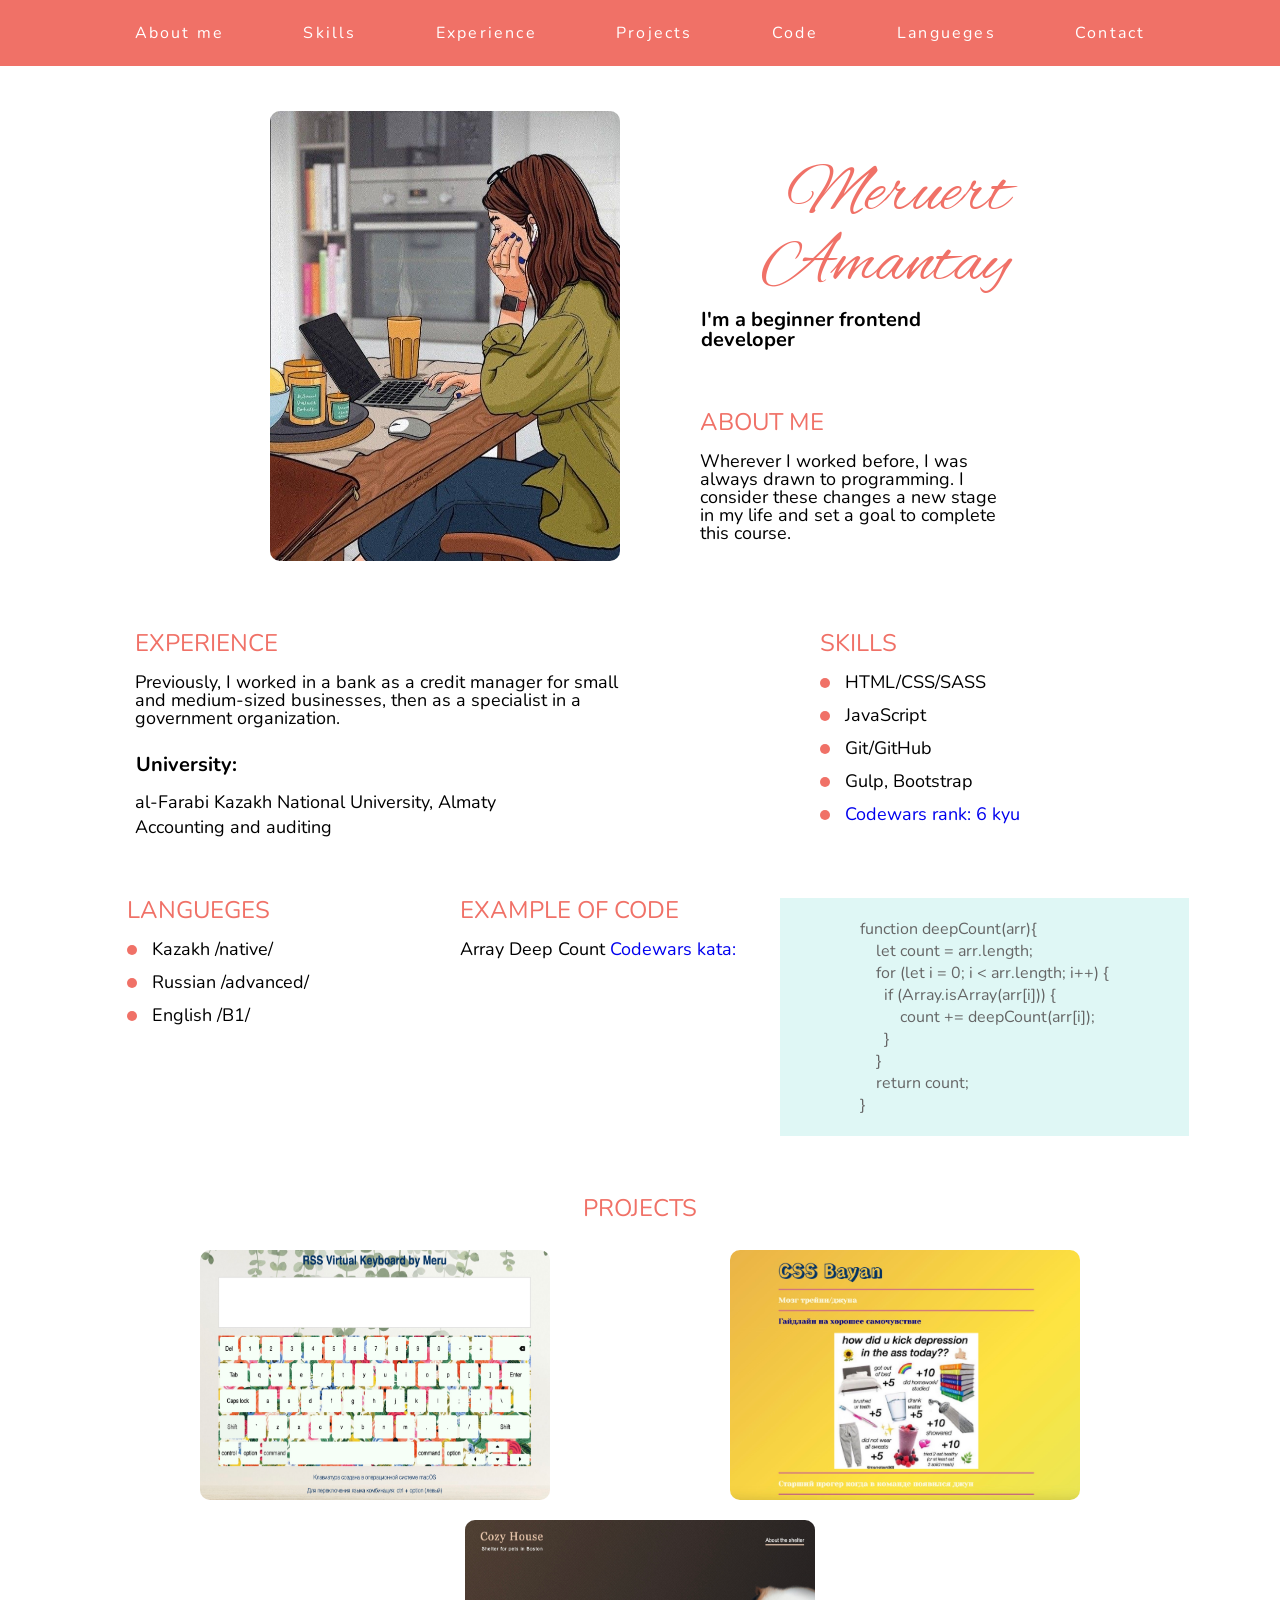
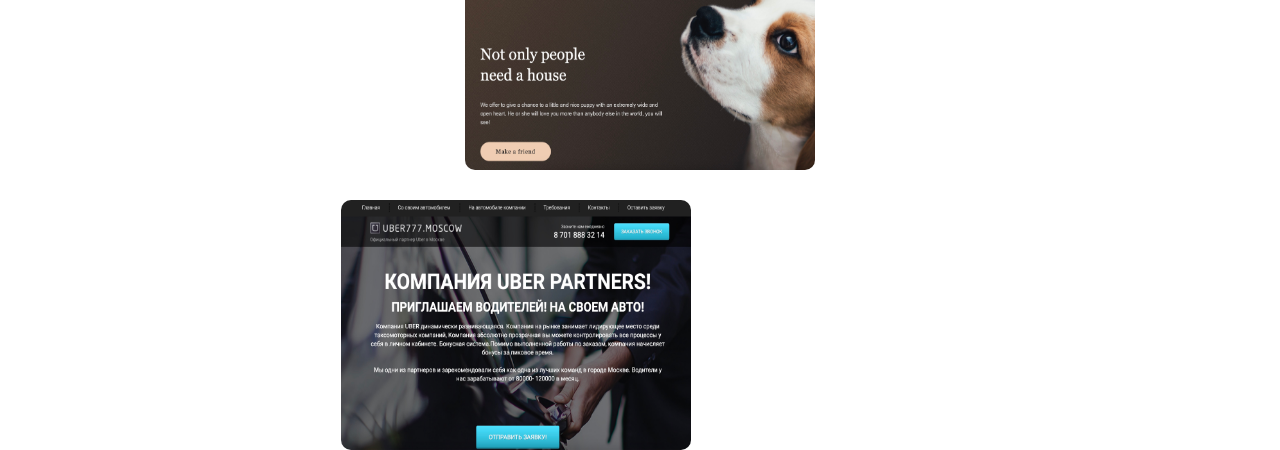
==== index.html @ d2ccf07f "feat: add section projects" ====
<!DOCTYPE html>
<html lang="en">

<head>
  <meta charset="UTF-8">
  <meta name="viewport" content="width=device-width, initial-scale=1.0">
  <title>my CV</title>
  <link rel="preconnect" href="https://fonts.googleapis.com">
  <link rel="preconnect" href="https://fonts.gstatic.com" crossorigin>
  <link href="https://fonts.googleapis.com/css2?family=Alex+Brush&family=Nunito:wght@300;400;600;700&display=swap"
    rel="stylesheet">
  <link rel="stylesheet" href="style.css">
</head>

<body>
  <header class="header">
    <div class="container">
      <nav class="nav">
        <ul class="menu">
          <li class="menu_item"><a href="#aboutme" class="menu_link">About me</a></li>
          <li class="menu_item"><a href="#skills" class="menu_link">Skills</a></li>
          <li class="menu_item"><a href="#experience" class="menu_link">Experience</a></li>
          <li class="menu_item"><a href="#projects" class="menu_link">Projects</a></li>
          <li class="menu_item"><a href="#exampleofcode" class="menu_link">Code</a></li>
          <li class="menu_item"><a href="#languages" class="menu_link">Langueges</a></li>
          <li class="menu_item"><a href="#contact" class="menu_link">Contact</a></li>
        </ul>
      </nav>
    </div>
  </header>
  <main>
    <div class="container">
      <section class="about">
        <img src="avatar.JPG" alt="avatar" class="avatar">
        <div class="info">
          <h1 class="name">Meruert Amantay</h1>
          <h3 class="subtitle">I'm a beginner frontend developer</h3>
          <h2 class="title">About me</h2>
          <p class="descr">Wherever I worked before, I was always drawn to programming. I consider these changes a new stage in my life and set a goal to complete this course.</p>
        </div>
      </section>
      <section class="experience">
        <div class="experience_wrapper">
          <div class="exp_left">
            <h2 class="title">Experience</h2>
            <p class="descr">
              Previously, I worked in a bank as a credit manager for small and medium-sized businesses, then as a specialist in a government organization.
            </p>
            <h3 class="subtitle">University:</h3>
            <p class="descr">al-Farabi Kazakh National University, Almaty</p>
            <p class="descr">Accounting and auditing</p>
          </div>
          <div class="exp_right">
            <h2 class="title">Skills</h2>
            <ul class="skills_list">
              <li>HTML/CSS/SASS</li>
              <li>JavaScript</li>
              <li>Git/GitHub</li>
              <li>Gulp, Bootstrap</li>
              <li><a href="https://www.codewars.com/users/rsschool_a0d3d7afc88bcc45">Codewars rank: 6 kyu</a></li>
            </ul>
          </div>
        </div>
      </section>
      <section class="lang-code">
        <div class="lang-code_wrapper">
          <div class="lang">
            <h2 class="title">Langueges</h2>
            <ul class="lang_list">
              <li>Kazakh /native/</li>
              <li>Russian /advanced/</li>
              <li>English /B1/</li>
            </ul>
          </div>
          <div class="code">
            <div class="code_descr">
              <h2 class="title">Example of code</h2>
              <p class="descr">Array Deep Count <a href="https://www.codewars.com/kata/596f72bbe7cd7296d1000029" target="_blank">Codewars kata:</a></p>
            </div>
            <div class="code_exp">
              <pre>
function deepCount(arr){
    let count = arr.length;
    for (let i = 0; i < arr.length; i++) {
      if (Array.isArray(arr[i])) {
          count += deepCount(arr[i]);
      }
    }
    return count;
}             </pre>
            </div>
          </div>
        </div>
      </section>
      <section class="projects">
        <h2 class="title">Projects</h2>
        <div class="projects_wrapper">
          <div class="first">
            <a href="https://merumerum.github.io/virtual-keyboard/" target="_blank"><img src="1.jpeg" alt="keyboard" class="projects_img"></a>
          </div>
          <div class="second">
            <a href="https://merumerum.github.io/cssBayan/cssBayan/index.html" target="_blank"><img src="2.jpeg" alt="cssBayan" class="projects_img"></a>
          </div>
          <div class="third">
            <a href="https://rolling-scopes-school.github.io/merumerum-JSFE2023Q1/shelter/pages/main/index.html" target="_blank"><img src="3.jpeg" alt="onlineZoo" class="projects_img"></a>
          </div>
        </div>
        <div class="fourth">
          <a href="https://merumerum.github.io/uber_project/" target="_blank"><img src="4.jpeg" alt="uber" class="projects_img"></a>
        </div>
      </section>
    </div>
  </main>
</body>

</html>
---- style.css ----
/*Обнуление*/
*{
	padding: 0;
	margin: 0;
	border: 0;
}
*,*:before,*:after{
	-moz-box-sizing: border-box;
	-webkit-box-sizing: border-box;
	box-sizing: border-box;
}
:focus,:active{outline: none;}
a:focus,a:active{outline: none;}

nav,footer,header,aside{display: block;}

html,body{
	height: 100%;
	width: 100%;
	font-size: 100%;
	line-height: 1;
	font-size: 14px;
	-ms-text-size-adjust: 100%;
	-moz-text-size-adjust: 100%;
	-webkit-text-size-adjust: 100%;
}
input,button,textarea{font-family:inherit;}

input::-ms-clear{display: none;}
button{cursor: pointer;}
button::-moz-focus-inner {padding:0;border:0;}
a, a:visited{text-decoration: none;}
a:hover{text-decoration: none;}
ul li{list-style: none;}
img{vertical-align: top;}

h1,h2,h3,h4,h5,h6{font-size:inherit;font-weight: 400;}
/*--------------------*/

body {
  height: 2000px;
}
* {
  font-family: 'Nunito', sans-serif;
}
.header {
  background-color: #f07167;
}
.container {
  max-width: 1440px;
  margin: 0 auto;
}
.nav {
  padding: 25px;
}
.menu {
  margin: 0 70px;
  display: flex;
  justify-content: space-around;
}
.menu_link {
  font-size: 16px;
  color: #fff;
  letter-spacing: 2.2px;
}
.name {
  margin-top: 49px;
  font-family: 'Alex Brush', cursive;
  font-size: 70px;
  color: #f07167;
  text-align: end;
}
.avatar {
  width: 350px;
  height: 450px;
  border-radius: 10px;
}
.about {
  padding: 45px 270px 10px;
  display: flex;
  justify-content: space-between;
}
.subtitle {
  margin: 10px 0 0 81px;
  font-size: 20px;
  font-weight: bold;
}
.title {
  font-size: 24px;
  text-transform: uppercase;
  margin: 60px 0 0 80px;
  color: #f07167;
}
.descr {
  font-size: 18px;
  margin: 18px 0 0 80px;
}
.experience_wrapper,
.lang-code_wrapper {
  display: flex;
  justify-content: space-around;
}
.exp_left,
.exp_right {
  width: 600px;
}
.skills_list {
  margin: 18px 0 0 180px;
}
.skills_list li,
.lang_list li {
  font-size: 18px;
  margin-bottom: 15px;
}
.skills_list li:before,
.lang_list li:before {
  content: '';
  width: 10px;
  height: 10px;
  display: inline-block;
  border-radius: 50%;
	margin-right: 15px;
  background-color: #f07167;
}
.experience,
.lang-code {
  padding: 0 55px;
}
.exp_right .title {
  margin: 60px 0 0 180px;
}
.exp_left .subtitle {
  margin-top: 28px;
}
.exp_left .descr:nth-child(5) {
  margin-top: 7px;
}
.code {
  display: flex;
  justify-content: space-around;
  gap: 44px;
}
.lang .title {
  margin: 60px 0 0 36px;
}
.lang_list {
  margin: 18px 0 0 36px;
}
.code_exp {
  margin: 60px 0 0 0;
  padding: 20px 80px;
  font-size: 16px;
  line-height: 22px;
  background-color: #cbf3f0;
  opacity: 0.6;
  color: black;
}
.projects {
  padding: 0 120px;
}
.projects .title {
  text-align: center;
  margin: 60px 0 30px 0;
}
.projects_wrapper {
  display: flex;
  justify-content: space-around;
  flex-wrap: wrap;
  gap: 20px;
}
.projects_img {
  width: 350px;
  height: 250px;
  border-radius: 10px;
  transition: transform 0.3s ease;
}
.fourth {
  display: inline-block;
  margin: 30px 0 0 221px;
}
.projects_img:hover {
  transform: scale(1.05); 
}
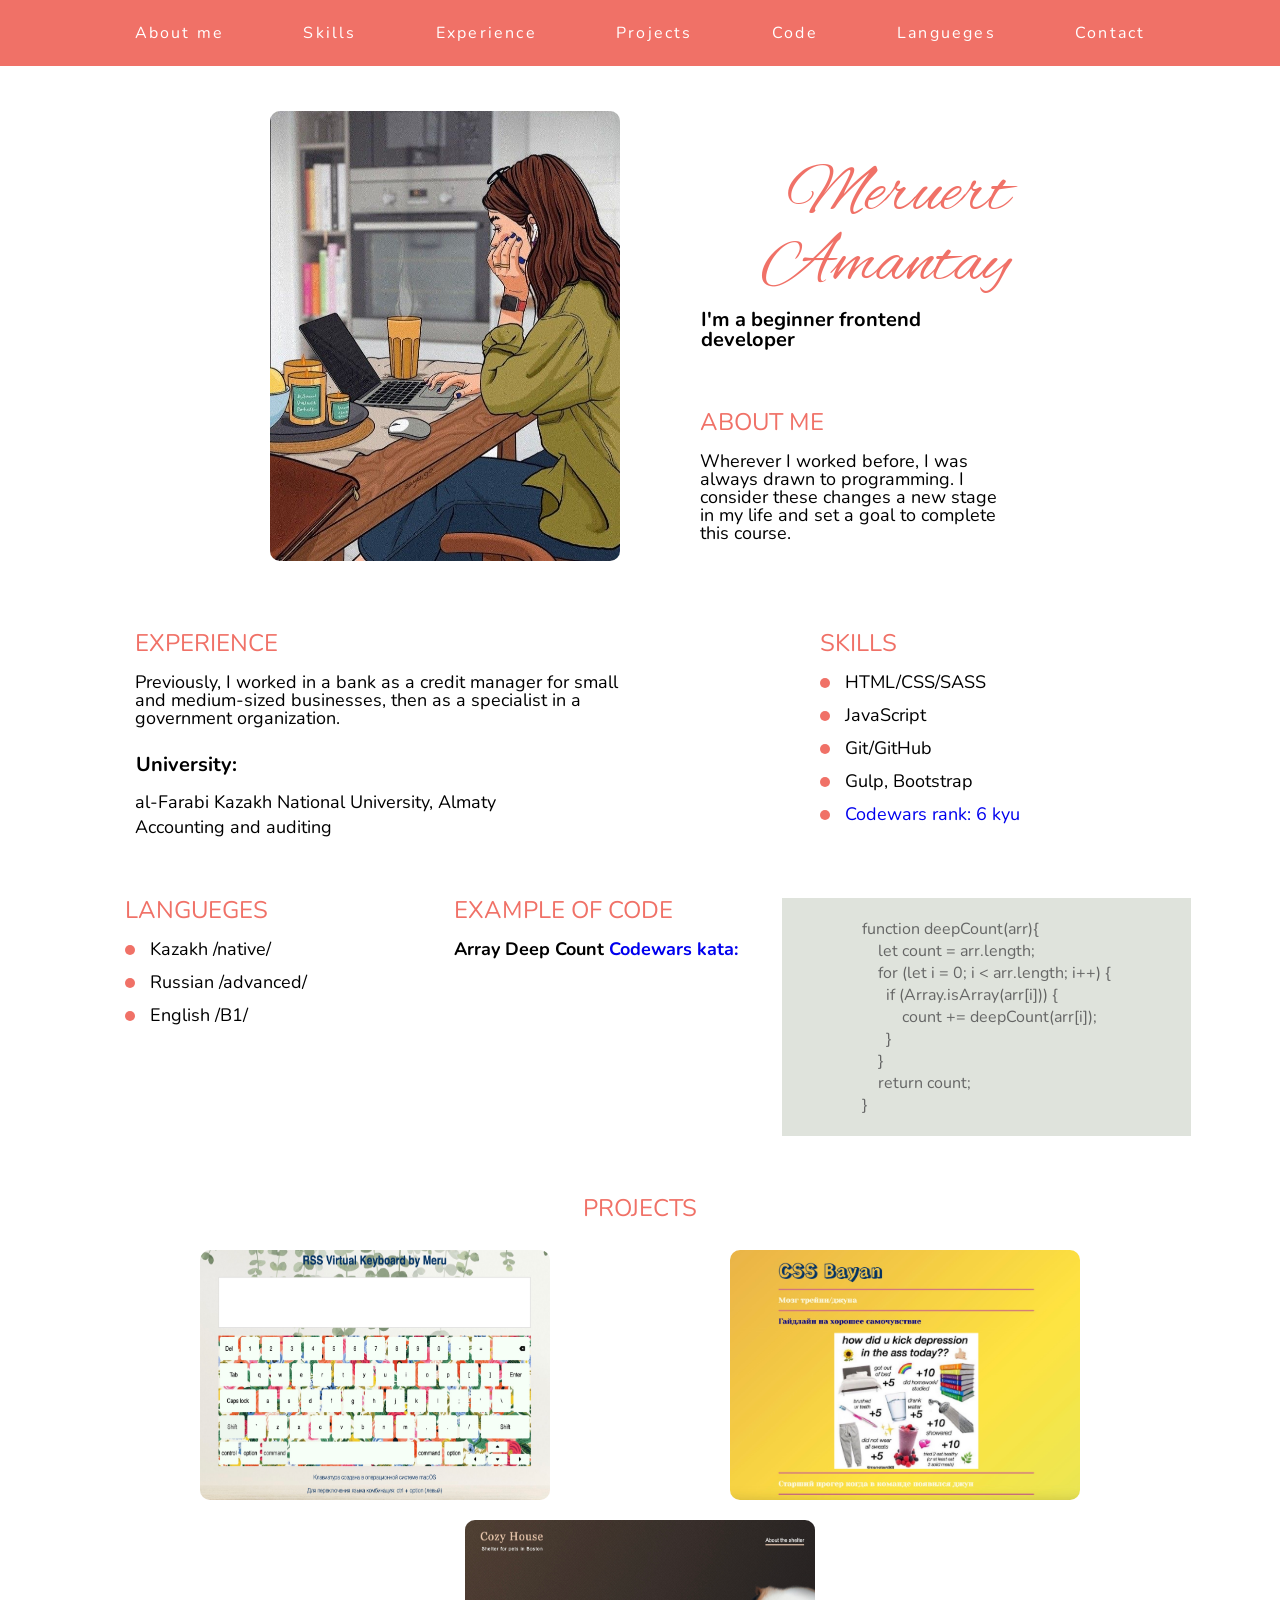
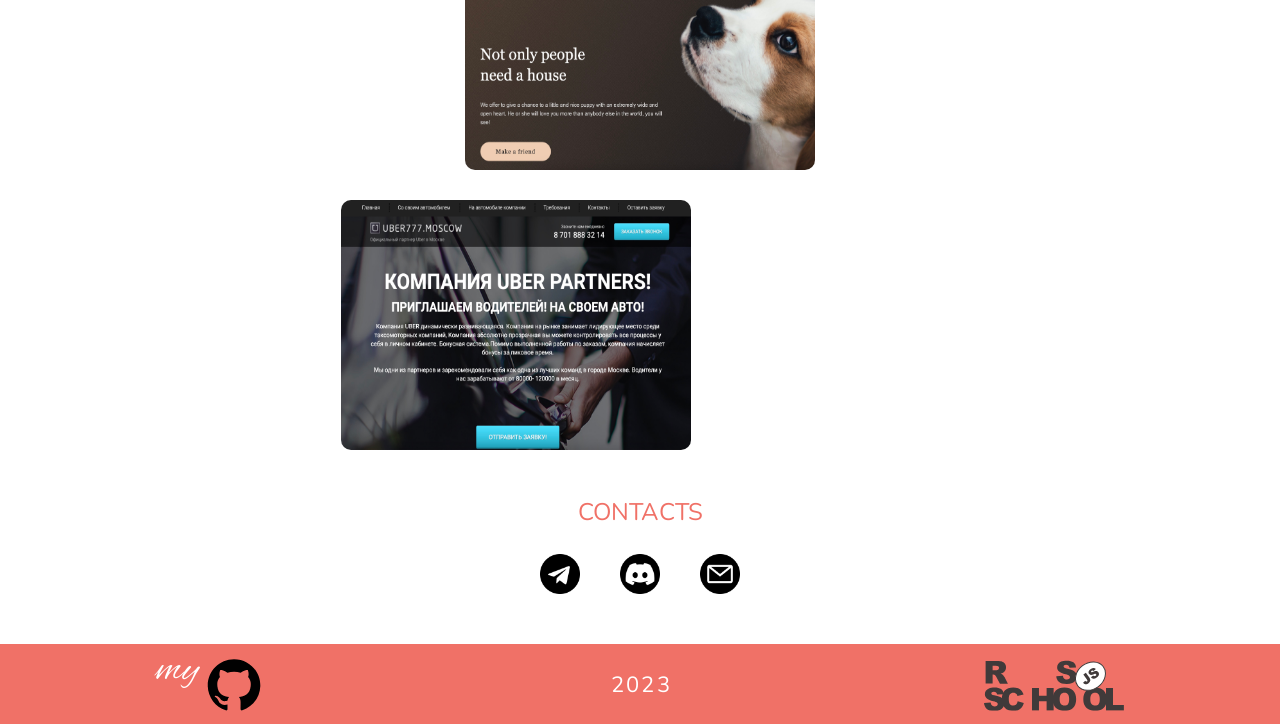
==== commit 0ab0dd7b: "feat: add contacts and footer" ====
--- a/index.html
+++ b/index.html
@@ -109,8 +109,22 @@
           <a href="https://merumerum.github.io/uber_project/" target="_blank"><img src="4.jpeg" alt="uber" class="projects_img"></a>
         </div>
       </section>
+      <section class="contacts">
+        <h2 class="title">Contacts</h2>
+        <div class="contacts_wrapper">
+          <a href="https://t.me/merumerum" target="_blank"><img src="tg.png" alt="telegram" class="contact_item"></a>
+          <a href="https://discordapp.com/users/431131454496309259/" target="_blank"><img src="discord.png" alt="discord" class="contact_item"></a>
+          <a href="mailto:mika.amantaikuzu@gmail.com" target="_blank"><img src="email.png" alt="gmail" class="contact_item"></a>
+        </div>
+      </section>
     </div>
   </main>
+  <footer class="footer">
+    <div class="container">
+      <a href="https://github.com/merumerum" target="_blank" class="my">my<img src="icon2.svg" alt="github" class="github"></a>
+      <h2 class="footer_year">2023</h2>
+      <a href="https://rs.school/js/" target="_blank"><img src="icon.svg" alt="github" class="rsschool"></a>
+    </div>
+  </footer>
 </body>
-
 </html>
--- a/style.css
+++ b/style.css
@@ -151,9 +151,12 @@
   padding: 20px 80px;
   font-size: 16px;
   line-height: 22px;
-  background-color: #cbf3f0;
+  background-color: #cad2c5;
   opacity: 0.6;
   color: black;
+}
+.code_descr .descr {
+  font-weight: bold;
 }
 .projects {
   padding: 0 120px;
@@ -181,4 +184,46 @@
 .projects_img:hover {
   transform: scale(1.05); 
 }
-
+.contacts .title {
+  text-align: center;
+  margin: 50px 0 30px 0;
+}
+.contacts_wrapper {
+  display: flex;
+  justify-content: center;
+  gap: 40px;
+}
+.contact_item {
+  width: 40px;
+  height: 40px;
+}
+.footer {
+  margin-top: 50px;
+  padding-top: 6px;
+  background-color: #f07167;
+  height: 80px;
+}
+.footer .container {
+  display: flex;
+  justify-content: space-around;
+  align-items: center;
+}
+.github {
+  width: 70px;
+  height: 70px;
+}
+.rsschool {
+  width: 140px;
+}
+.footer_year {
+  font-size: 22px;
+  color: #fff;
+  letter-spacing: 2.2px;
+  margin-left: 30px;
+}
+.my {
+  font-size: 42px;
+  font-family: 'Alex Brush', cursive;
+  color: #fff;
+}
+
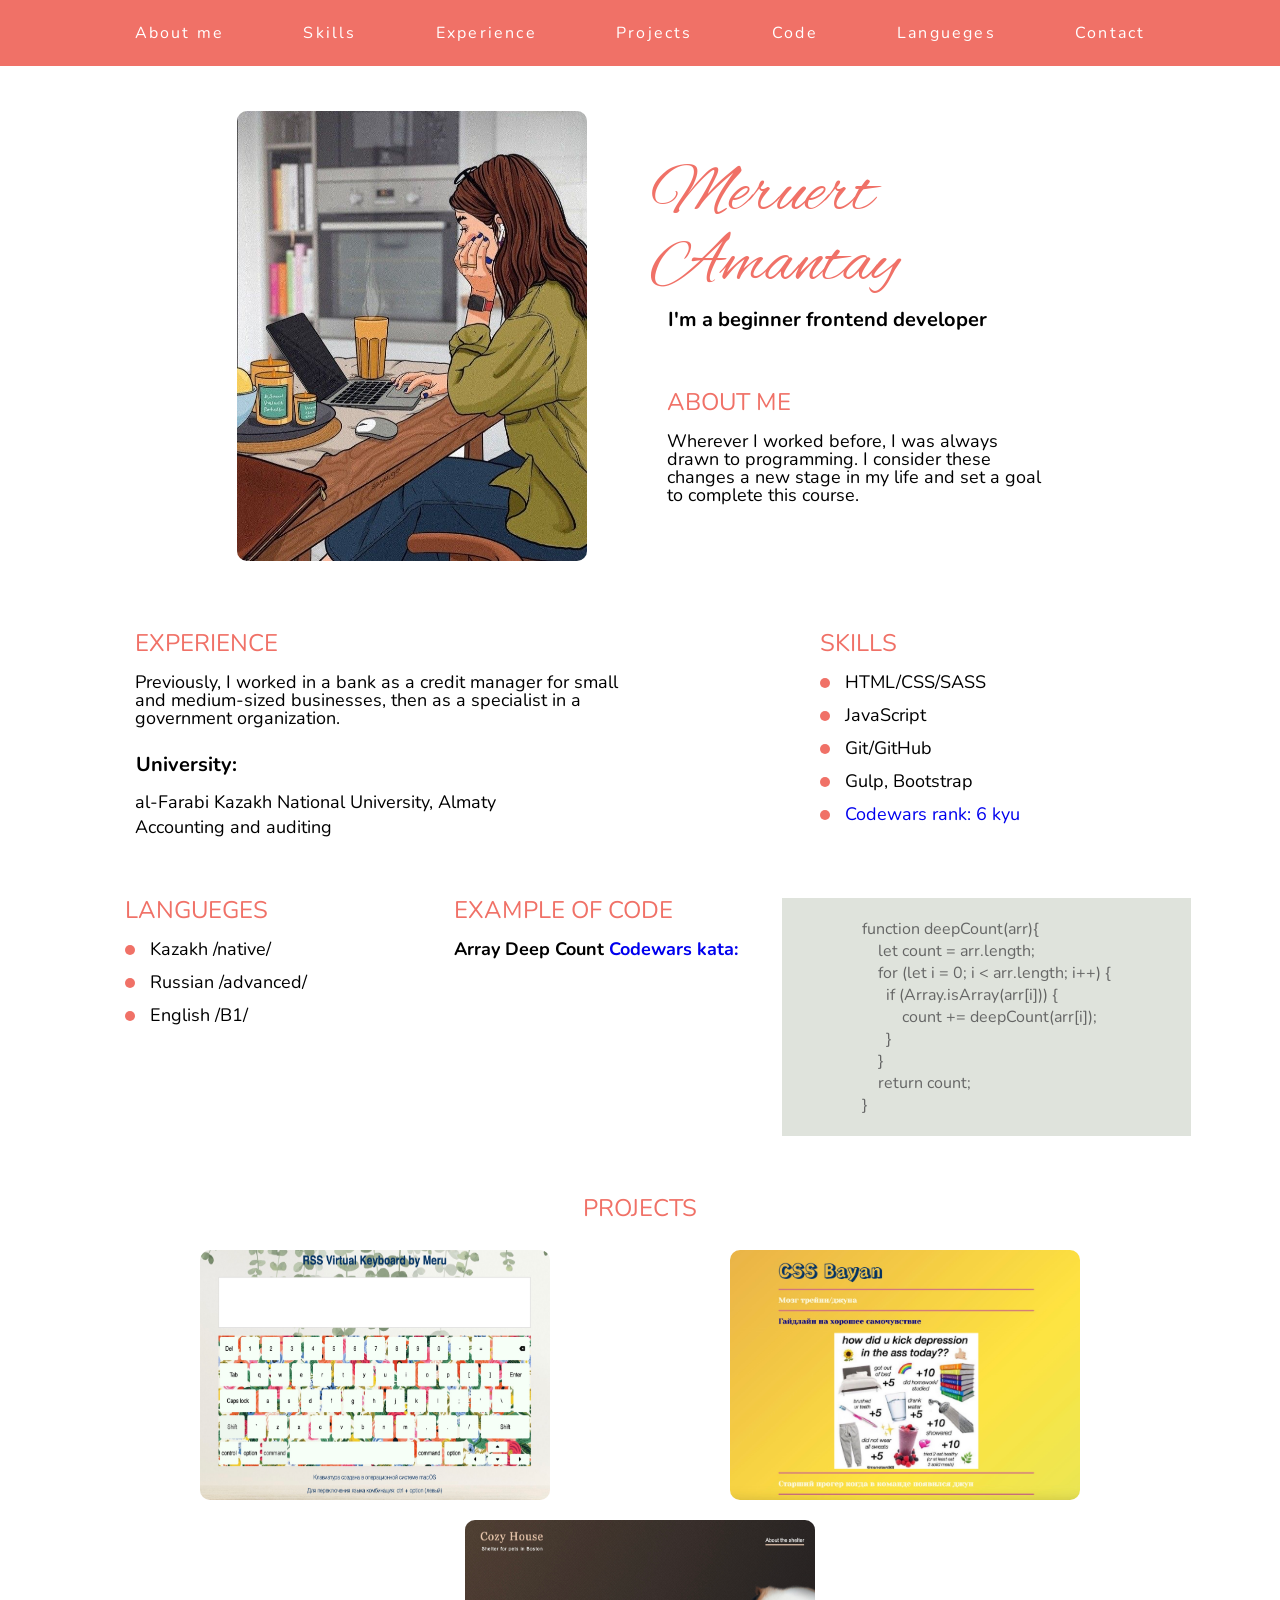
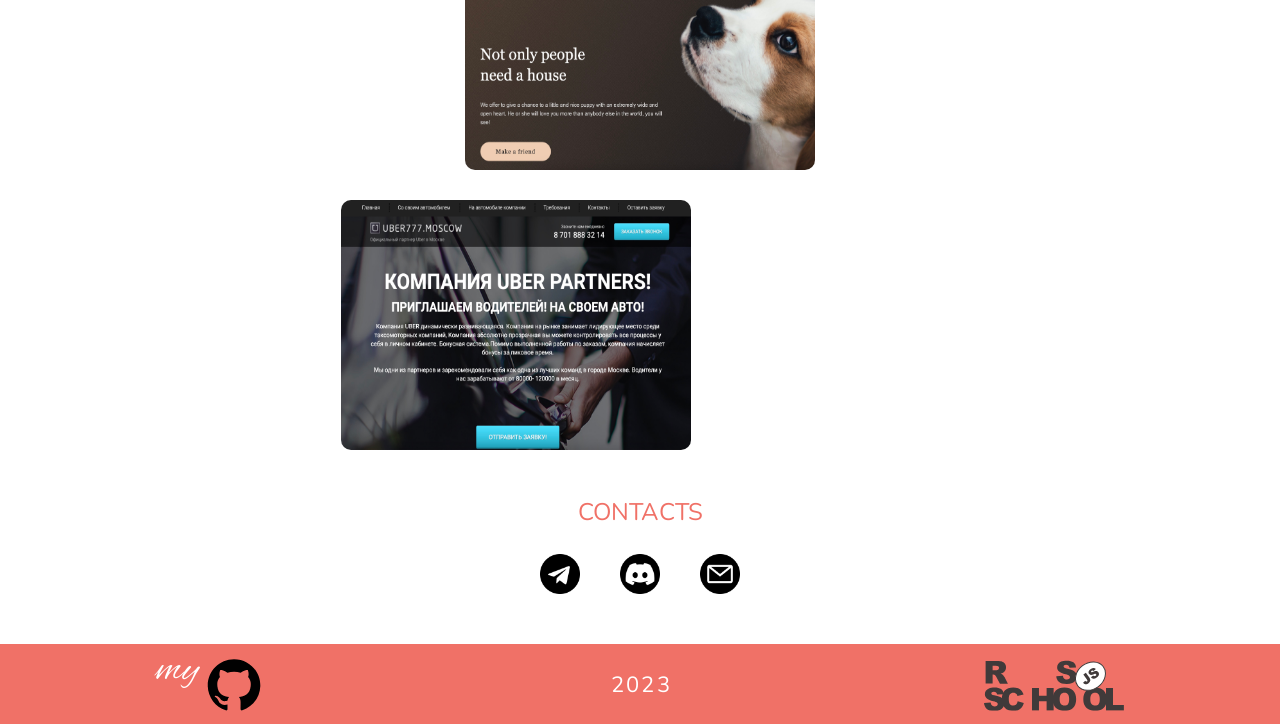
==== commit c5f35f63: "fix: some fix and add favicon" ====
--- a/index.html
+++ b/index.html
@@ -5,6 +5,7 @@
   <meta charset="UTF-8">
   <meta name="viewport" content="width=device-width, initial-scale=1.0">
   <title>my CV</title>
+  <link rel="icon" type="image/x-icon" href="favicon.ico">
   <link rel="preconnect" href="https://fonts.googleapis.com">
   <link rel="preconnect" href="https://fonts.gstatic.com" crossorigin>
   <link href="https://fonts.googleapis.com/css2?family=Alex+Brush&family=Nunito:wght@300;400;600;700&display=swap"
@@ -18,10 +19,10 @@
       <nav class="nav">
         <ul class="menu">
           <li class="menu_item"><a href="#aboutme" class="menu_link">About me</a></li>
-          <li class="menu_item"><a href="#skills" class="menu_link">Skills</a></li>
+          <li class="menu_item"><a href="#experience" class="menu_link">Skills</a></li>
           <li class="menu_item"><a href="#experience" class="menu_link">Experience</a></li>
           <li class="menu_item"><a href="#projects" class="menu_link">Projects</a></li>
-          <li class="menu_item"><a href="#exampleofcode" class="menu_link">Code</a></li>
+          <li class="menu_item"><a href="#languages" class="menu_link">Code</a></li>
           <li class="menu_item"><a href="#languages" class="menu_link">Langueges</a></li>
           <li class="menu_item"><a href="#contact" class="menu_link">Contact</a></li>
         </ul>
@@ -30,7 +31,7 @@
   </header>
   <main>
     <div class="container">
-      <section class="about">
+      <section class="about" id="aboutme">
         <img src="avatar.JPG" alt="avatar" class="avatar">
         <div class="info">
           <h1 class="name">Meruert Amantay</h1>
@@ -39,7 +40,7 @@
           <p class="descr">Wherever I worked before, I was always drawn to programming. I consider these changes a new stage in my life and set a goal to complete this course.</p>
         </div>
       </section>
-      <section class="experience">
+      <section class="experience" id="experience">
         <div class="experience_wrapper">
           <div class="exp_left">
             <h2 class="title">Experience</h2>
@@ -62,7 +63,7 @@
           </div>
         </div>
       </section>
-      <section class="lang-code">
+      <section class="lang-code" id="languages">
         <div class="lang-code_wrapper">
           <div class="lang">
             <h2 class="title">Langueges</h2>
@@ -81,7 +82,7 @@
               <pre>
 function deepCount(arr){
     let count = arr.length;
-    for (let i = 0; i < arr.length; i++) {
+    for (let i = 0; i &lt; arr.length; i++) {
       if (Array.isArray(arr[i])) {
           count += deepCount(arr[i]);
       }
@@ -92,7 +93,7 @@
           </div>
         </div>
       </section>
-      <section class="projects">
+      <section class="projects" id="projects">
         <h2 class="title">Projects</h2>
         <div class="projects_wrapper">
           <div class="first">
@@ -109,13 +110,13 @@
           <a href="https://merumerum.github.io/uber_project/" target="_blank"><img src="4.jpeg" alt="uber" class="projects_img"></a>
         </div>
       </section>
-      <section class="contacts">
+      <section class="contacts" id="contact">
         <h2 class="title">Contacts</h2>
-        <div class="contacts_wrapper">
-          <a href="https://t.me/merumerum" target="_blank"><img src="tg.png" alt="telegram" class="contact_item"></a>
-          <a href="https://discordapp.com/users/431131454496309259/" target="_blank"><img src="discord.png" alt="discord" class="contact_item"></a>
-          <a href="mailto:mika.amantaikuzu@gmail.com" target="_blank"><img src="email.png" alt="gmail" class="contact_item"></a>
-        </div>
+        <ul class="contacts_wrapper">
+            <li><a href="https://t.me/merumerum" target="_blank"><img src="tg.png" alt="telegram" class="contact_item"></a></li>
+            <li><a href="https://discordapp.com/users/431131454496309259/" target="_blank"><img src="discord.png" alt="discord" class="contact_item"></a></li>
+            <li><a href="mailto:mika.amantaikuzu@gmail.com" target="_blank"><img src="email.png" alt="gmail" class="contact_item"></a></li>
+        </ul>
       </section>
     </div>
   </main>
--- a/style.css
+++ b/style.css
@@ -37,9 +37,6 @@
 h1,h2,h3,h4,h5,h6{font-size:inherit;font-weight: 400;}
 /*--------------------*/
 
-body {
-  height: 2000px;
-}
 * {
   font-family: 'Nunito', sans-serif;
 }
@@ -57,18 +54,53 @@
   margin: 0 70px;
   display: flex;
   justify-content: space-around;
+  flex-wrap: wrap;
 }
 .menu_link {
   font-size: 16px;
   color: #fff;
   letter-spacing: 2.2px;
-}
+  transition: 0.3s;
+}
+.menu_link {
+  position: relative;
+}
+.menu_link:before {
+  position: absolute;
+  content: '';
+  width: 0;
+  height: 2px;
+  left: -20px;
+  bottom: 10px;
+  background-color: #fff;
+  transition: width ease-in-out 0.3s;
+}
+.menu_link:hover:before {
+  width: 10px; 
+}
+.menu_link:after {
+  position: absolute;
+  content: '';
+  width: 0;
+  height: 2px;
+  right: -17px;
+  bottom: 9px;
+  background-color: #fff;
+  transition: width ease-in-out 0.3s;
+}
+.menu_link:hover:after {
+  width: 10px; 
+}
+.menu_link:hover {
+  color: #f0f600;
+}
+
 .name {
   margin-top: 49px;
   font-family: 'Alex Brush', cursive;
   font-size: 70px;
   color: #f07167;
-  text-align: end;
+  margin-left: 64px;
 }
 .avatar {
   width: 350px;
@@ -76,7 +108,7 @@
   border-radius: 10px;
 }
 .about {
-  padding: 45px 270px 10px;
+  padding: 45px 18.5% 10px;
   display: flex;
   justify-content: space-between;
 }
@@ -196,6 +228,10 @@
 .contact_item {
   width: 40px;
   height: 40px;
+  transition: transform 0.3s ease;
+}
+.contact_item:hover {
+  transform: scale(1.1); 
 }
 .footer {
   margin-top: 50px;
@@ -211,9 +247,15 @@
 .github {
   width: 70px;
   height: 70px;
+  transition: transform 0.3s ease;
 }
 .rsschool {
   width: 140px;
+  transition: transform 0.3s ease;
+}
+.github:hover,
+.rsschool:hover {
+  transform: scale(1.03); 
 }
 .footer_year {
   font-size: 22px;
@@ -226,4 +268,7 @@
   font-family: 'Alex Brush', cursive;
   color: #fff;
 }
-
+.my:hover {
+  color: #f0f600;
+}
+
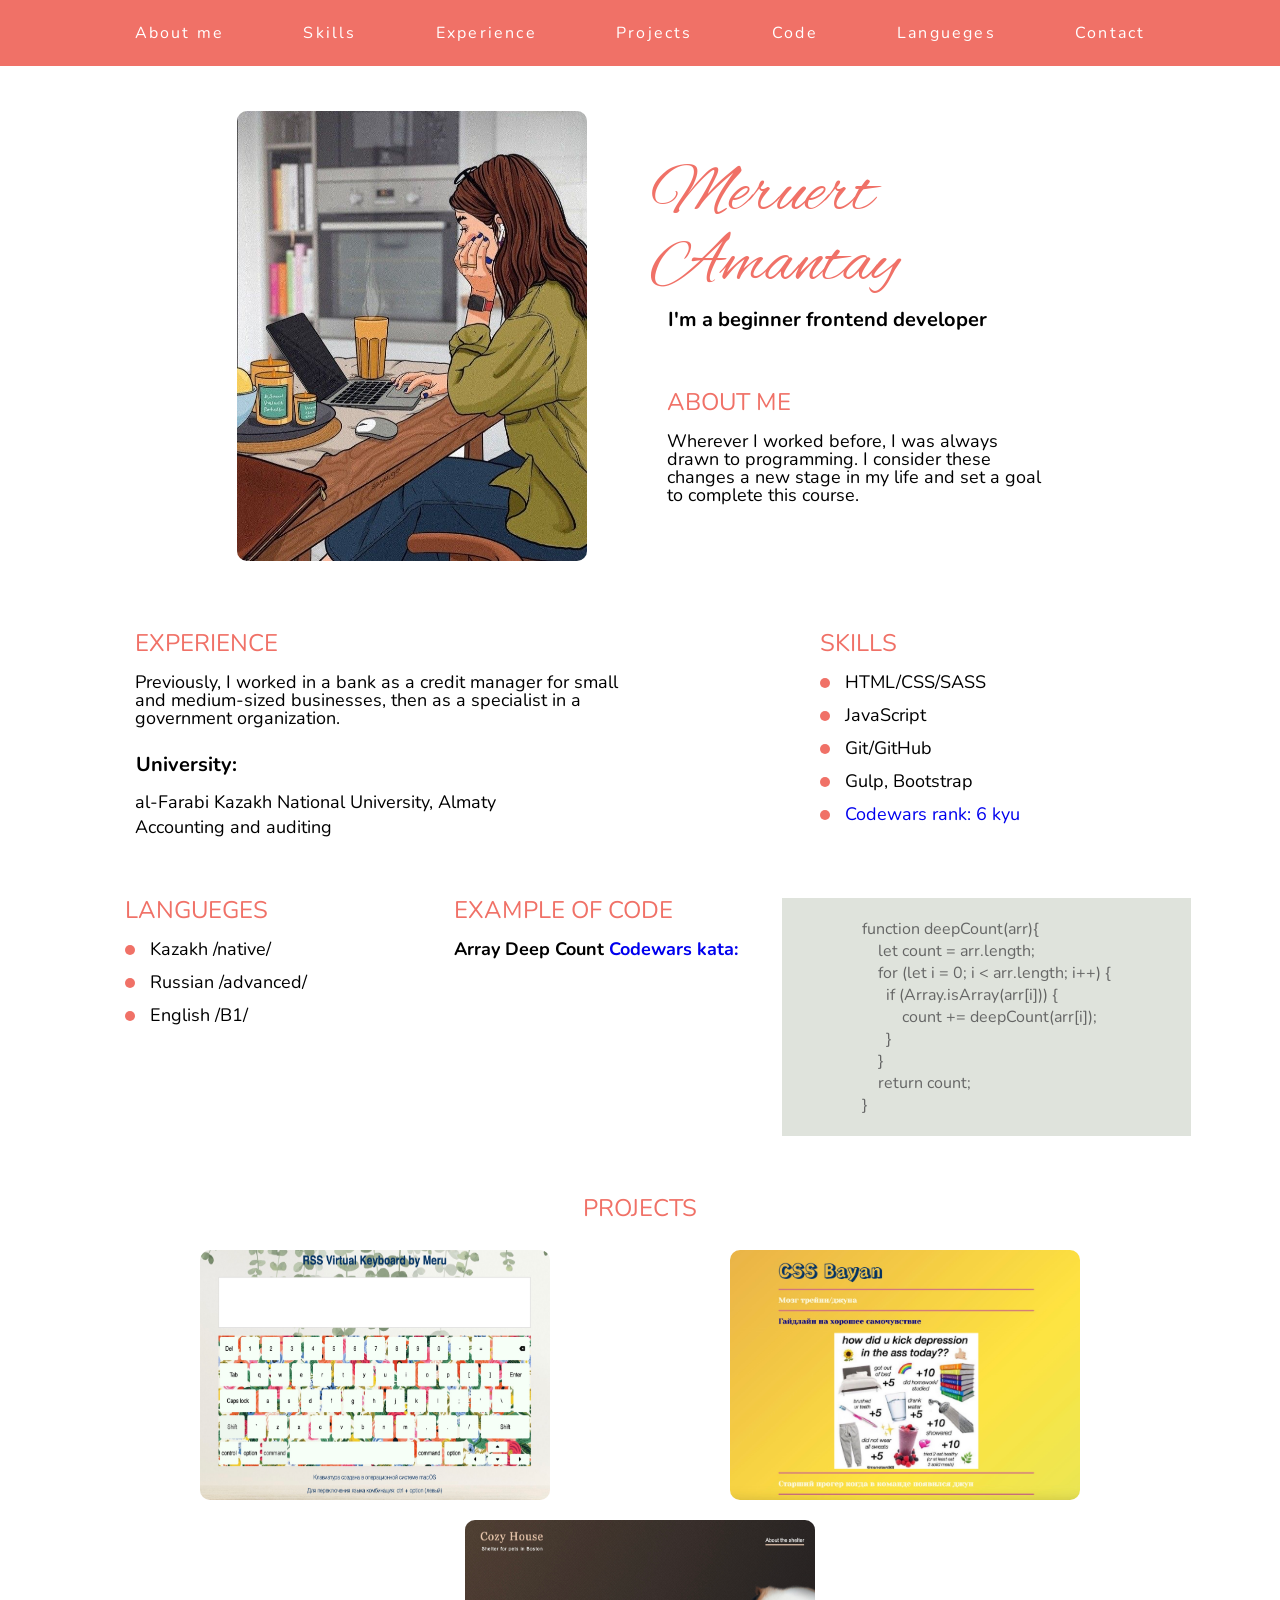
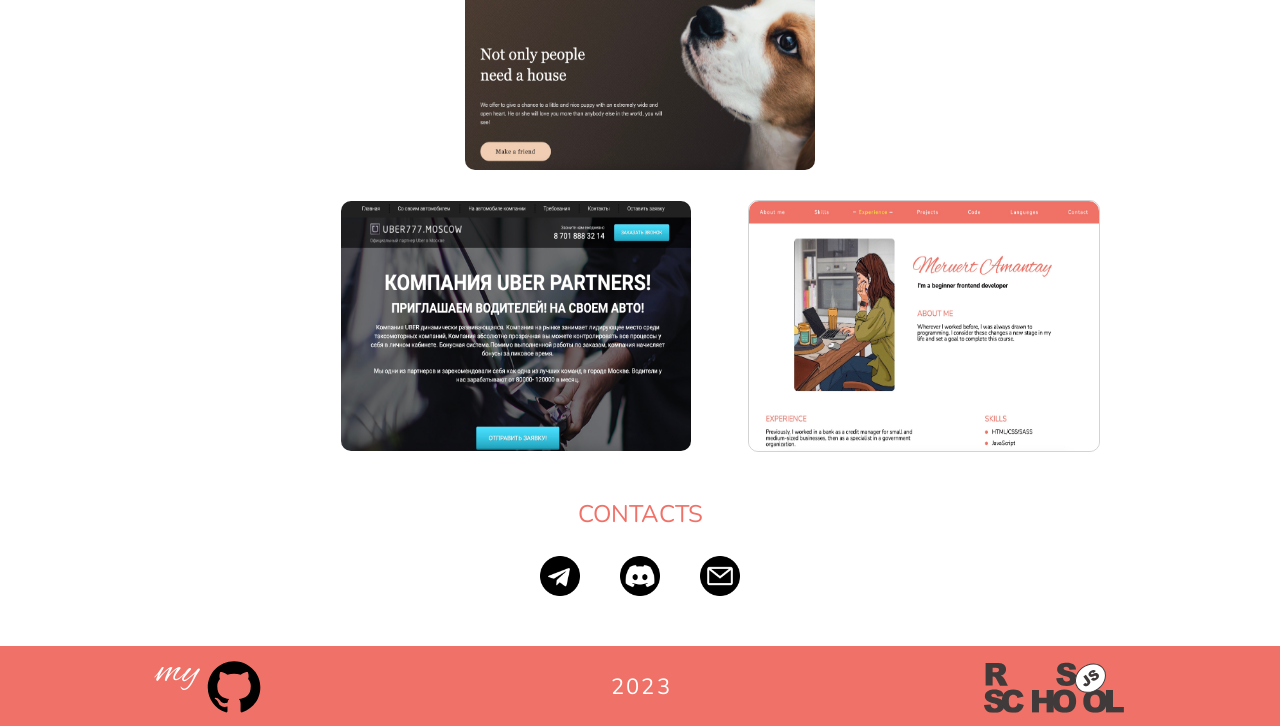
==== commit a1a58f01: "feat: add html scroll and 5th project" ====
--- a/index.html
+++ b/index.html
@@ -109,6 +109,9 @@
         <div class="fourth">
           <a href="https://merumerum.github.io/uber_project/" target="_blank"><img src="4.jpeg" alt="uber" class="projects_img"></a>
         </div>
+        <div class="fifth">
+          <a href="https://merumerum.github.io/rsschool-cv/" target="_blank"><img src="5.jpeg" alt="cv" class="projects_img"></a>
+        </div>
       </section>
       <section class="contacts" id="contact">
         <h2 class="title">Contacts</h2>
--- a/style.css
+++ b/style.css
@@ -37,6 +37,9 @@
 h1,h2,h3,h4,h5,h6{font-size:inherit;font-weight: 400;}
 /*--------------------*/
 
+html {
+  scroll-behavior: smooth
+}
 * {
   font-family: 'Nunito', sans-serif;
 }
@@ -213,6 +216,12 @@
   display: inline-block;
   margin: 30px 0 0 221px;
 }
+.fifth {
+  display: inline-block;
+  margin: 30px 0 0 53px;
+  border: 1px solid #d3d3d3;
+  border-radius: 10px;
+}
 .projects_img:hover {
   transform: scale(1.05); 
 }
@@ -270,5 +279,4 @@
 }
 .my:hover {
   color: #f0f600;
-}
-
+}
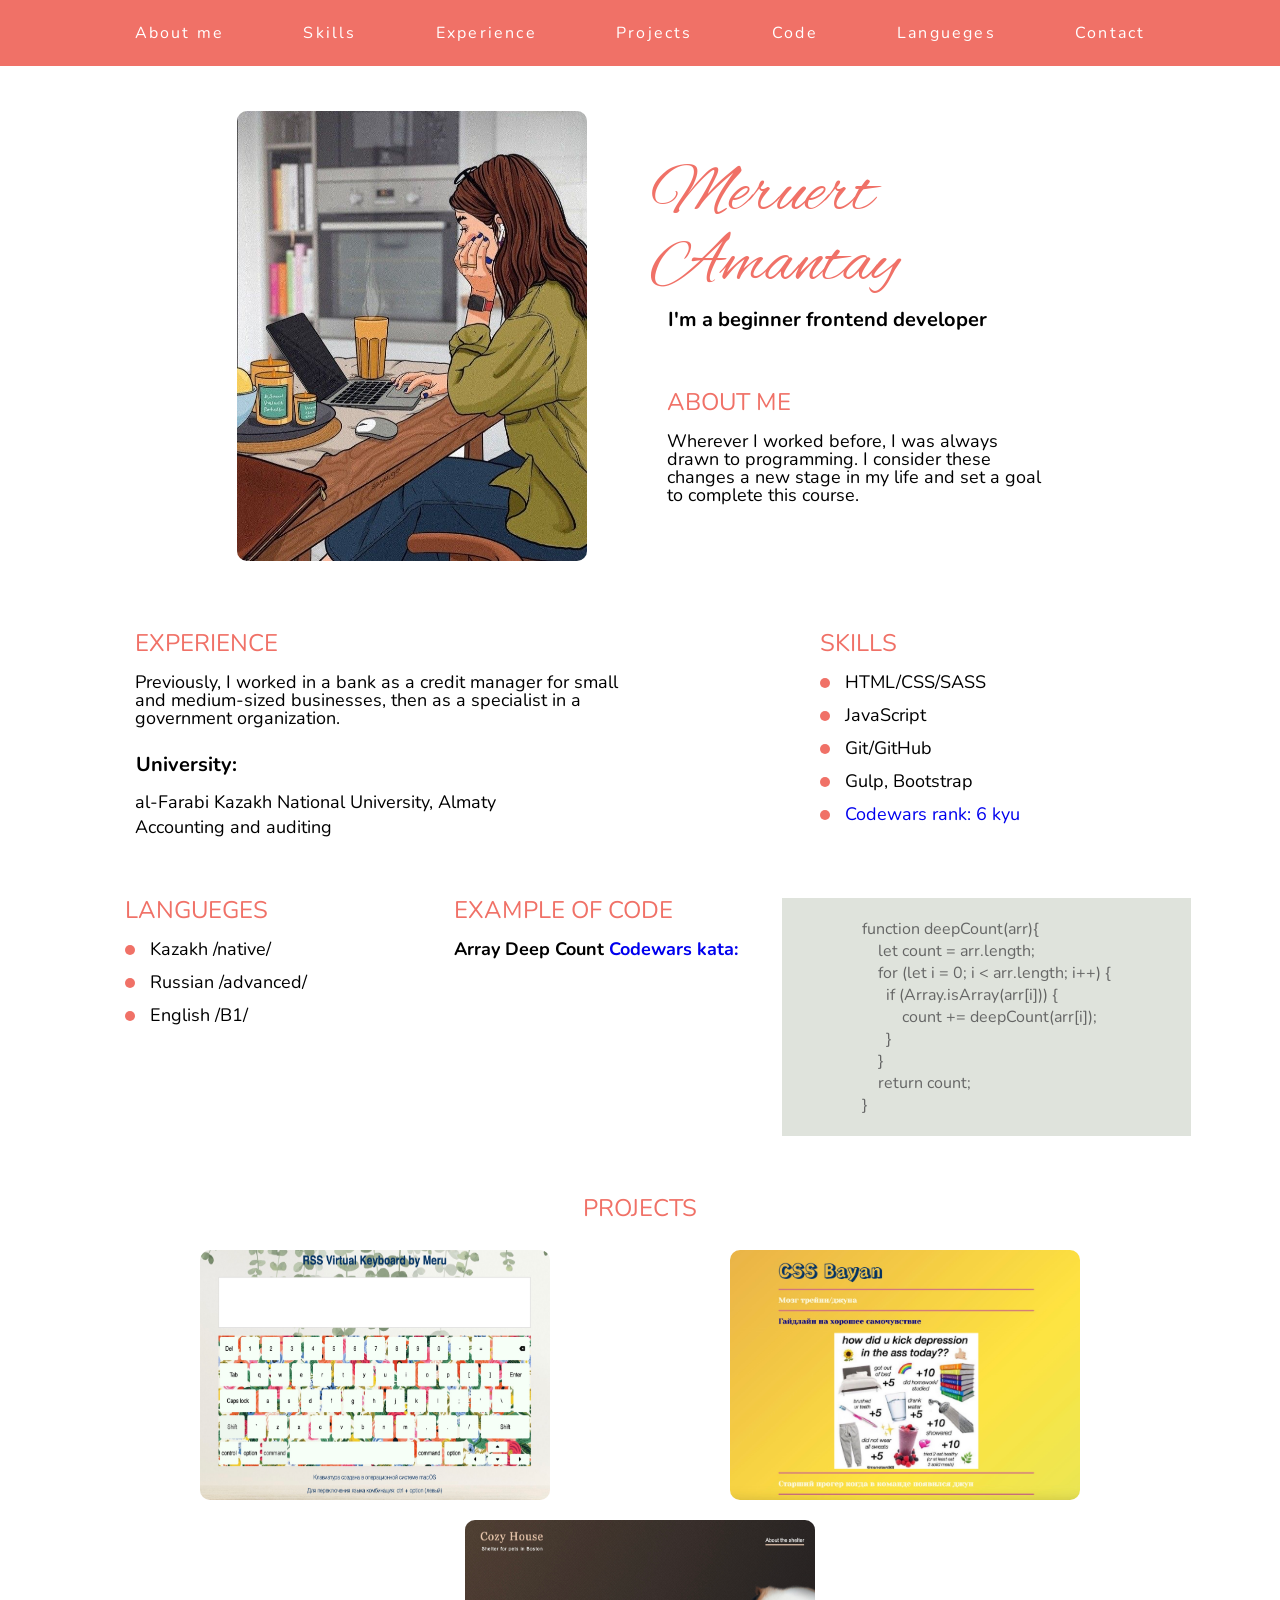
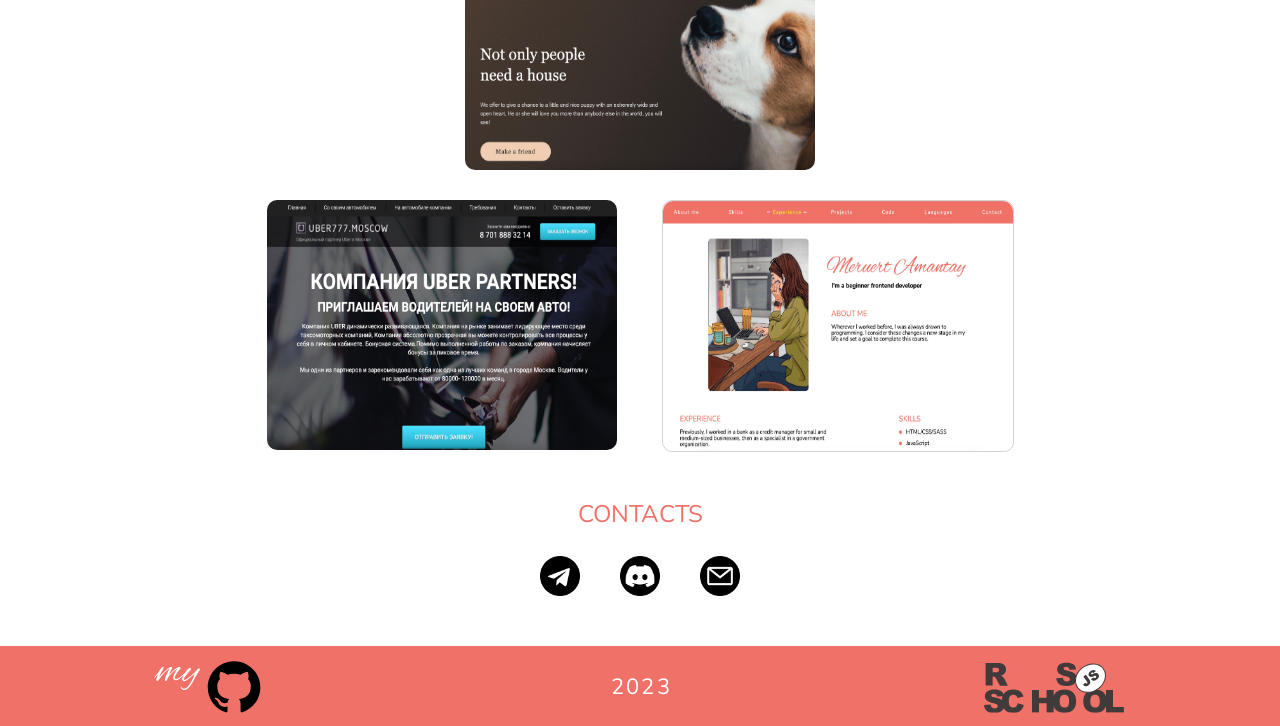
==== commit 17badc5a: "fix: flex projects" ====
--- a/index.html
+++ b/index.html
@@ -105,12 +105,14 @@
           <div class="third">
             <a href="https://rolling-scopes-school.github.io/merumerum-JSFE2023Q1/shelter/pages/main/index.html" target="_blank"><img src="3.jpeg" alt="onlineZoo" class="projects_img"></a>
           </div>
-        </div>
-        <div class="fourth">
-          <a href="https://merumerum.github.io/uber_project/" target="_blank"><img src="4.jpeg" alt="uber" class="projects_img"></a>
-        </div>
-        <div class="fifth">
-          <a href="https://merumerum.github.io/rsschool-cv/" target="_blank"><img src="5.jpeg" alt="cv" class="projects_img"></a>
+          <div class="div">
+            <div class="fourth">
+              <a href="https://merumerum.github.io/uber_project/" target="_blank"><img src="4.jpeg" alt="uber" class="projects_img"></a>
+            </div>
+            <div class="fifth">
+              <a href="https://merumerum.github.io/rsschool-cv/" target="_blank"><img src="5.jpeg" alt="cv" class="projects_img"></a>
+            </div>
+          </div>
         </div>
       </section>
       <section class="contacts" id="contact">
--- a/style.css
+++ b/style.css
@@ -212,13 +212,20 @@
   border-radius: 10px;
   transition: transform 0.3s ease;
 }
+.div {
+  margin-top: 10px;
+  display: flex;
+  gap: 20px 45px;
+  flex-wrap: wrap;
+  justify-content: center;
+}
 .fourth {
   display: inline-block;
-  margin: 30px 0 0 221px;
+  /* margin: 30px 0 0 221px; */
 }
 .fifth {
   display: inline-block;
-  margin: 30px 0 0 53px;
+  /* margin: 30px 0 0 53px; */
   border: 1px solid #d3d3d3;
   border-radius: 10px;
 }
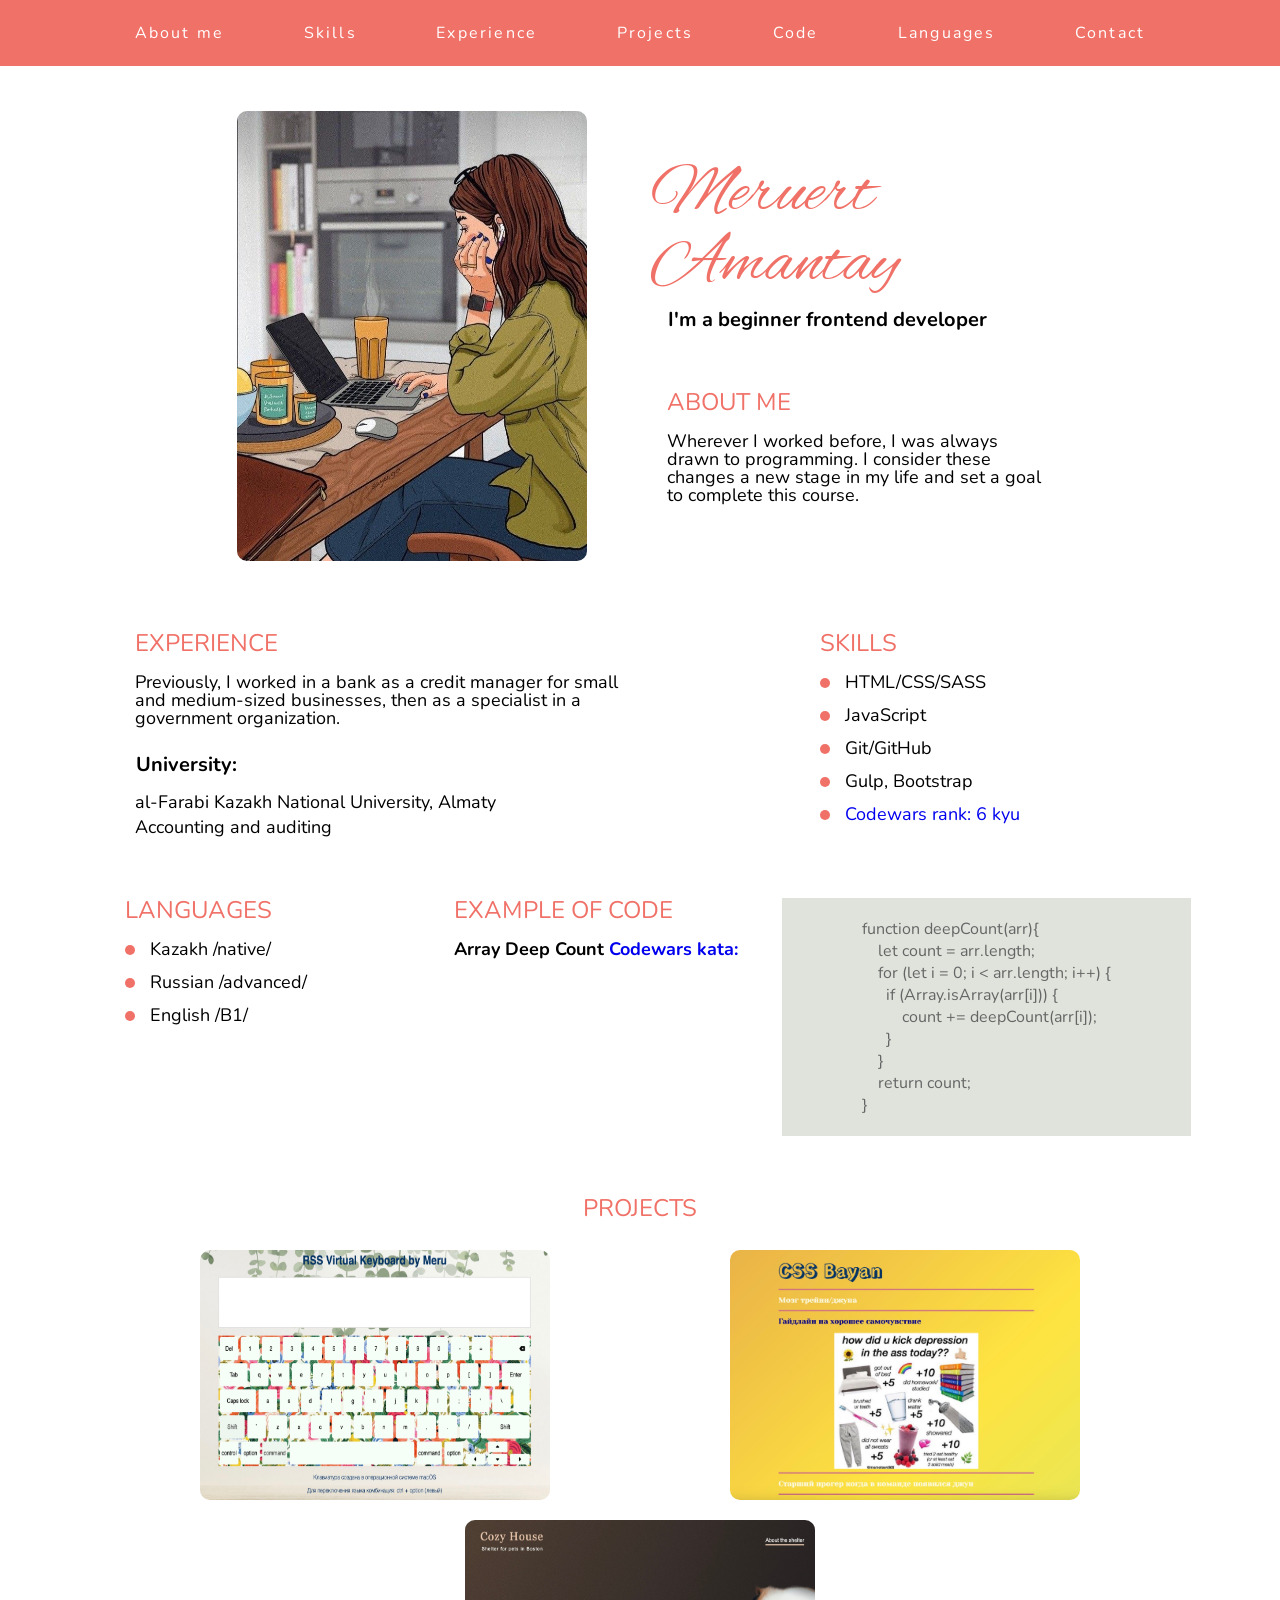
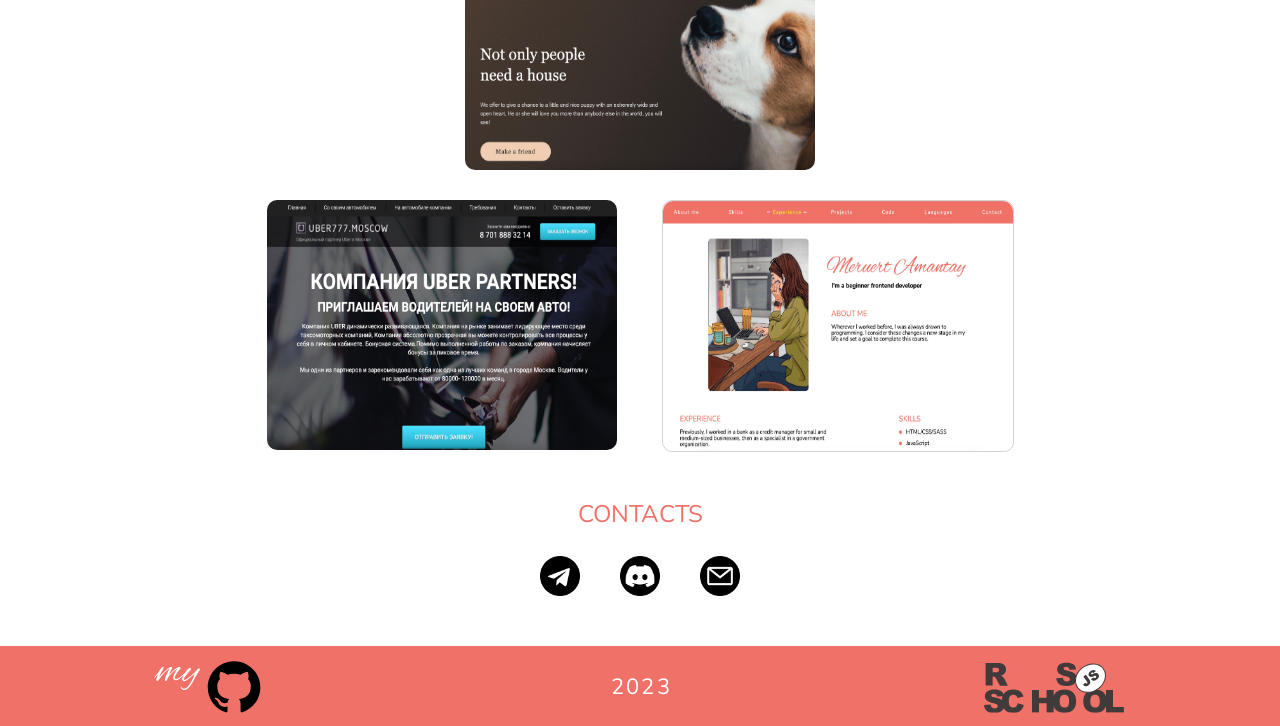
==== commit bb84da47: "fix: languages" ====
--- a/index.html
+++ b/index.html
@@ -23,7 +23,7 @@
           <li class="menu_item"><a href="#experience" class="menu_link">Experience</a></li>
           <li class="menu_item"><a href="#projects" class="menu_link">Projects</a></li>
           <li class="menu_item"><a href="#languages" class="menu_link">Code</a></li>
-          <li class="menu_item"><a href="#languages" class="menu_link">Langueges</a></li>
+          <li class="menu_item"><a href="#languages" class="menu_link">Languages</a></li>
           <li class="menu_item"><a href="#contact" class="menu_link">Contact</a></li>
         </ul>
       </nav>
@@ -66,7 +66,7 @@
       <section class="lang-code" id="languages">
         <div class="lang-code_wrapper">
           <div class="lang">
-            <h2 class="title">Langueges</h2>
+            <h2 class="title">Languages</h2>
             <ul class="lang_list">
               <li>Kazakh /native/</li>
               <li>Russian /advanced/</li>
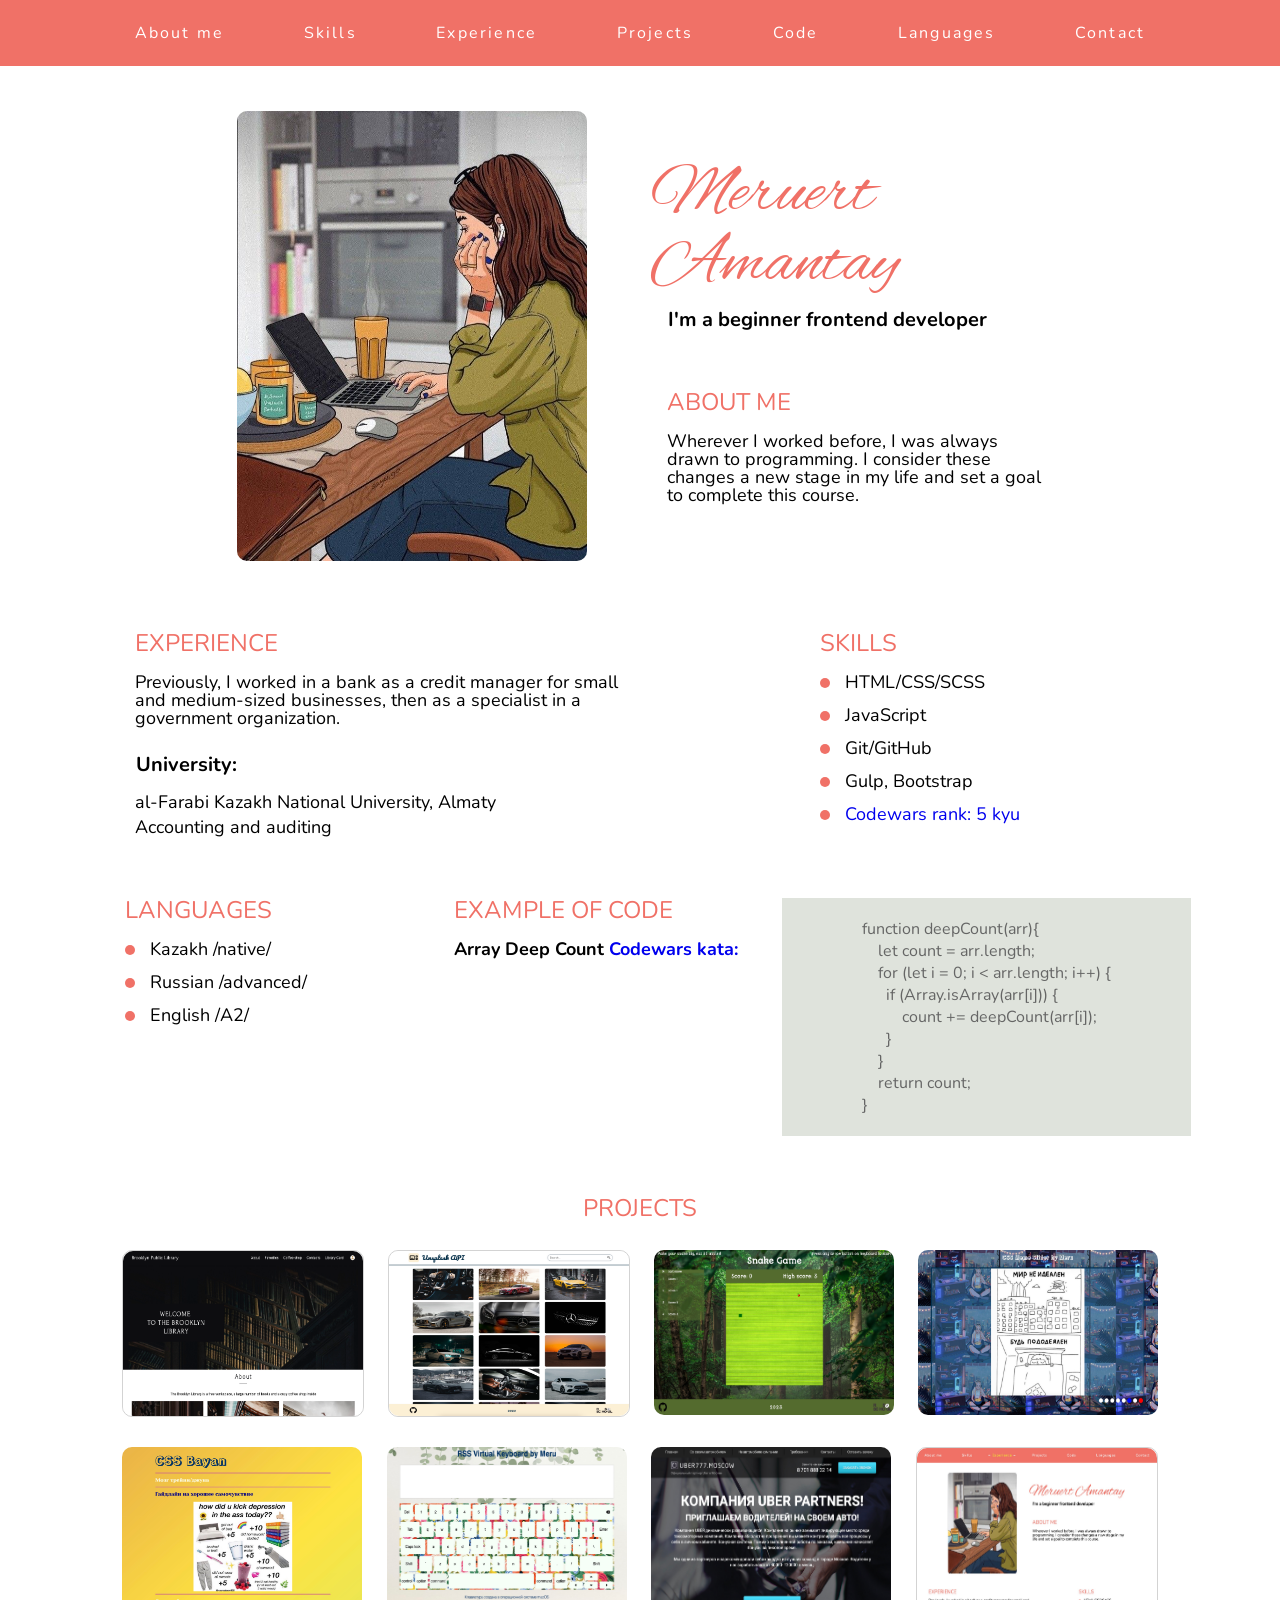
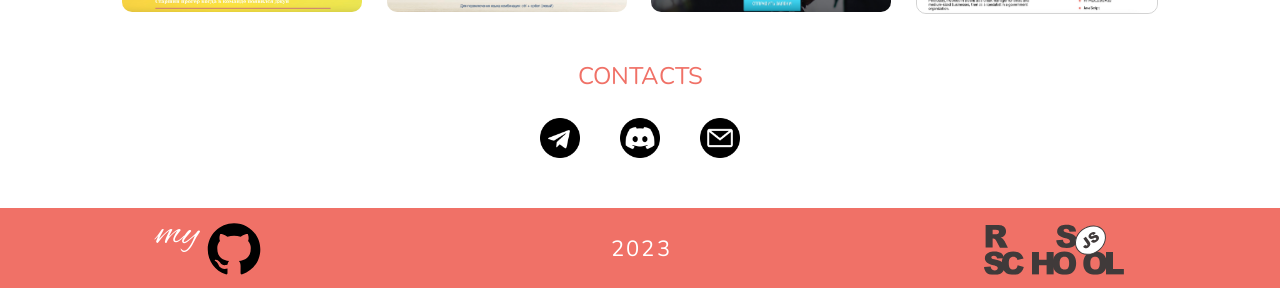
==== commit 5132aa0d: "feat: update cv" ====
--- a/index.html
+++ b/index.html
@@ -54,11 +54,11 @@
           <div class="exp_right">
             <h2 class="title">Skills</h2>
             <ul class="skills_list">
-              <li>HTML/CSS/SASS</li>
+              <li>HTML/CSS/SCSS</li>
               <li>JavaScript</li>
               <li>Git/GitHub</li>
               <li>Gulp, Bootstrap</li>
-              <li><a href="https://www.codewars.com/users/rsschool_a0d3d7afc88bcc45">Codewars rank: 6 kyu</a></li>
+              <li><a href="https://www.codewars.com/users/rsschool_a0d3d7afc88bcc45">Codewars rank: 5 kyu</a></li>
             </ul>
           </div>
         </div>
@@ -70,7 +70,7 @@
             <ul class="lang_list">
               <li>Kazakh /native/</li>
               <li>Russian /advanced/</li>
-              <li>English /B1/</li>
+              <li>English /A2/</li>
             </ul>
           </div>
           <div class="code">
@@ -96,22 +96,38 @@
       <section class="projects" id="projects">
         <h2 class="title">Projects</h2>
         <div class="projects_wrapper">
-          <div class="first">
-            <a href="https://merumerum.github.io/virtual-keyboard/" target="_blank"><img src="1.jpeg" alt="keyboard" class="projects_img"></a>
+          <div class="border">
+            <a href="https://rolling-scopes-school.github.io/merumerum-JSFEPRESCHOOL2023Q2/library/pages/main/"
+              target="_blank"><img src="3.jpeg" alt="library" class="projects_img"></a>
           </div>
-          <div class="second">
-            <a href="https://merumerum.github.io/cssBayan/cssBayan/index.html" target="_blank"><img src="2.jpeg" alt="cssBayan" class="projects_img"></a>
+          <div class="border">
+            <a href="https://rolling-scopes-school.github.io/merumerum-JSFEPRESCHOOL2023Q2/image-gallery/" target="_blank"><img
+                src="6.jpeg" alt="imageGallery" class="projects_img"></a>
           </div>
-          <div class="third">
-            <a href="https://rolling-scopes-school.github.io/merumerum-JSFE2023Q1/shelter/pages/main/index.html" target="_blank"><img src="3.jpeg" alt="onlineZoo" class="projects_img"></a>
+          <div>
+            <a href="https://rolling-scopes-school.github.io/merumerum-JSFEPRESCHOOL2023Q2/random-game/" target="_blank"><img
+                src="8.jpeg" alt="game" class="projects_img"></a>
           </div>
-          <div class="div">
-            <div class="fourth">
-              <a href="https://merumerum.github.io/uber_project/" target="_blank"><img src="4.jpeg" alt="uber" class="projects_img"></a>
-            </div>
-            <div class="fifth">
-              <a href="https://merumerum.github.io/rsschool-cv/" target="_blank"><img src="5.jpeg" alt="cv" class="projects_img"></a>
-            </div>
+          <div>
+            <a href="https://merumerum.github.io/cssMemeSlider/cssMemeSlider/index.html" target="_blank"><img src="7.jpeg"
+                alt="memeSlider" class="projects_img"></a>
+          </div>
+          
+          <div>
+            <a href="https://merumerum.github.io/cssBayan/cssBayan/index.html" target="_blank"><img src="2.jpeg" alt="cssBayan"
+                class="projects_img"></a>
+          </div>
+          <div>
+            <a href="https://merumerum.github.io/virtual-keyboard/" target="_blank"><img src="1.jpeg" alt="keyboard"
+                class="projects_img"></a>
+          </div>
+          <div>
+            <a href="https://merumerum.github.io/uber_project/" target="_blank"><img src="4.jpeg" alt="uber"
+                class="projects_img"></a>
+          </div>
+          <div class="border">
+            <a href="https://merumerum.github.io/rsschool-cv/" target="_blank"><img src="5.jpeg" alt="cv"
+                class="projects_img"></a>
           </div>
         </div>
       </section>
--- a/style.css
+++ b/style.css
@@ -204,13 +204,16 @@
   display: flex;
   justify-content: space-around;
   flex-wrap: wrap;
-  gap: 20px;
+  row-gap: 30px;
+  column-gap: 20px;
 }
 .projects_img {
-  width: 350px;
-  height: 250px;
+  width: 240px;
+  height: 165px;
+  /* width: 350px;
+  height: 250px; */
   border-radius: 10px;
-  transition: transform 0.3s ease;
+  transition: transform 0.5s ease;
 }
 .div {
   margin-top: 10px;
@@ -219,18 +222,14 @@
   flex-wrap: wrap;
   justify-content: center;
 }
-.fourth {
-  display: inline-block;
-  /* margin: 30px 0 0 221px; */
-}
-.fifth {
+.border {
   display: inline-block;
   /* margin: 30px 0 0 53px; */
   border: 1px solid #d3d3d3;
   border-radius: 10px;
 }
 .projects_img:hover {
-  transform: scale(1.05); 
+  transform: scale(1.4); 
 }
 .contacts .title {
   text-align: center;
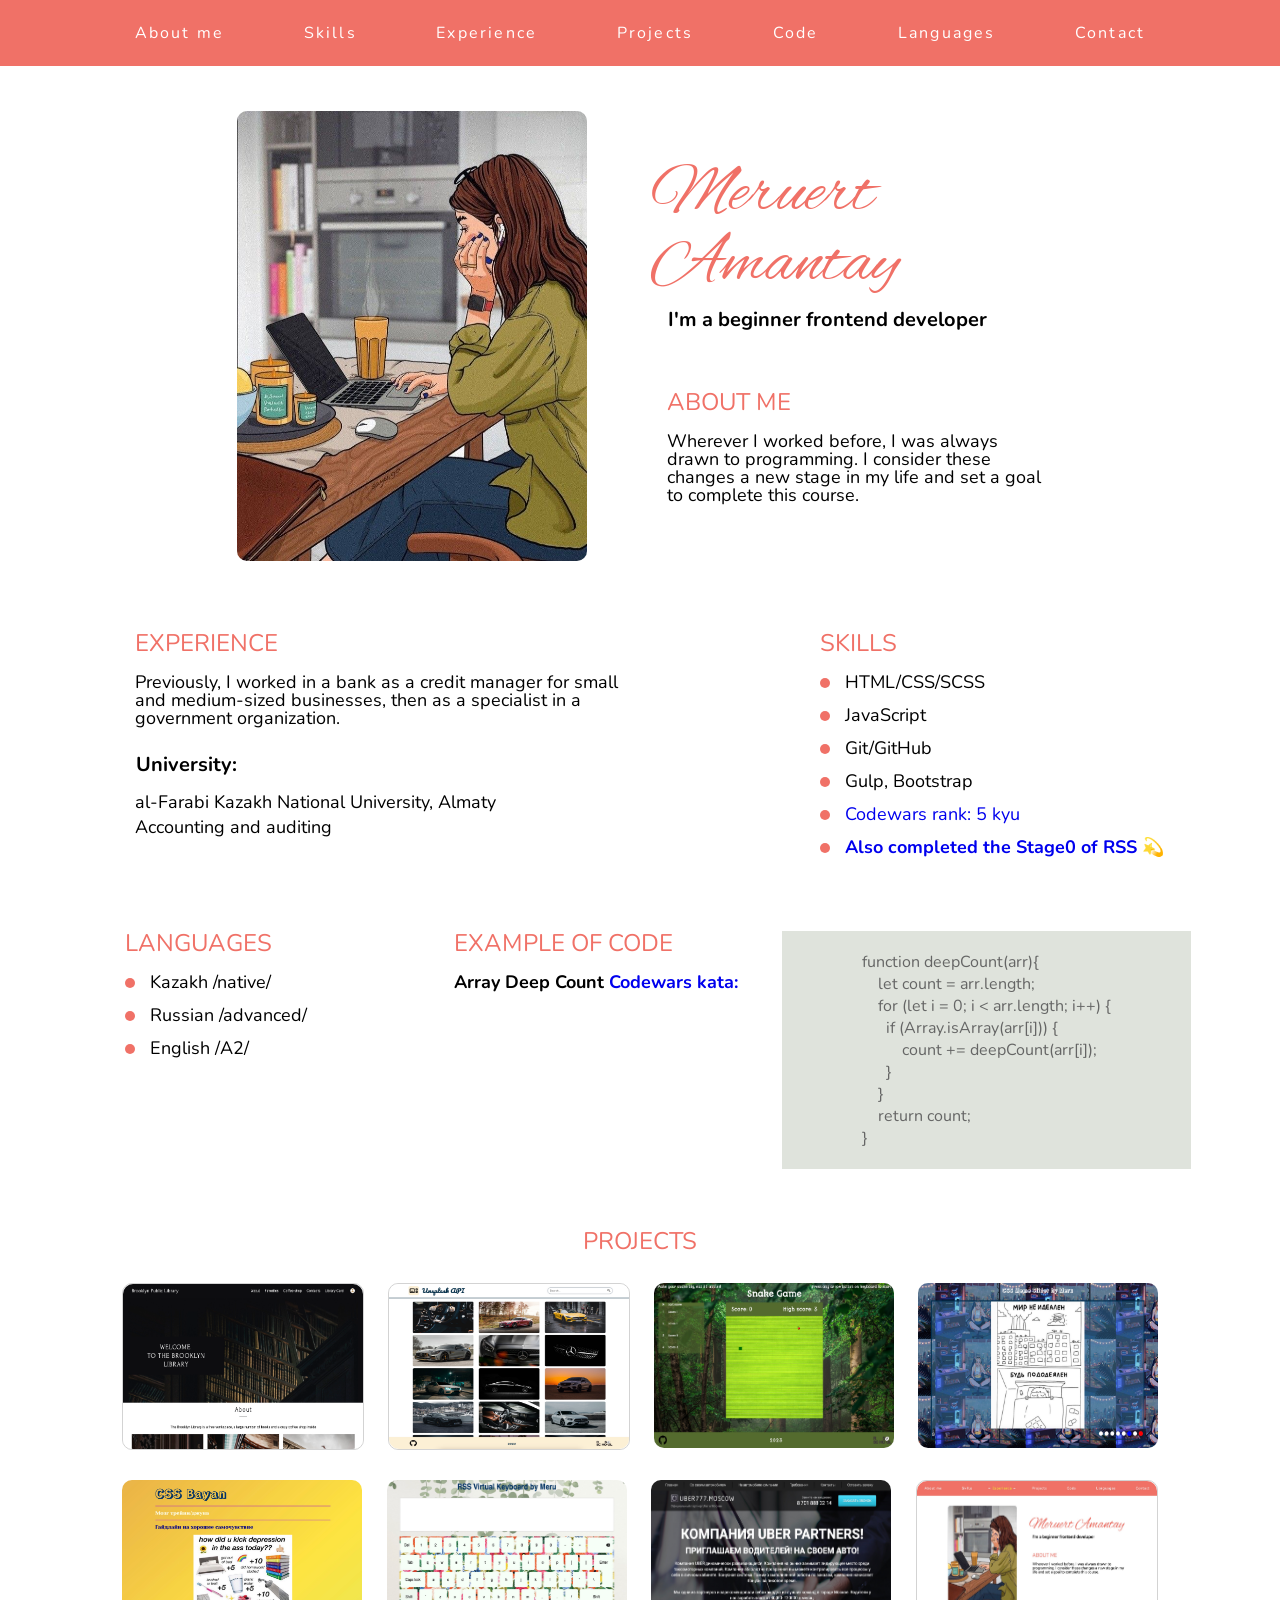
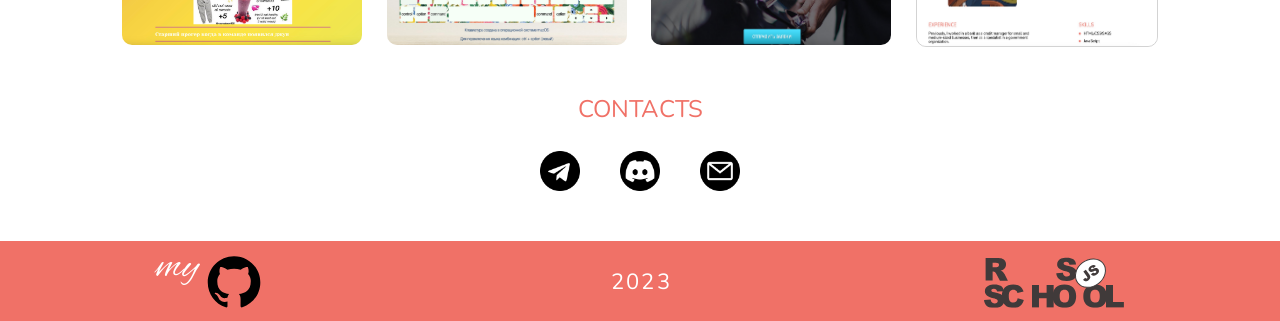
==== commit 19c9593e: "feat: add certificate" ====
--- a/index.html
+++ b/index.html
@@ -59,6 +59,7 @@
               <li>Git/GitHub</li>
               <li>Gulp, Bootstrap</li>
               <li><a href="https://www.codewars.com/users/rsschool_a0d3d7afc88bcc45">Codewars rank: 5 kyu</a></li>
+              <li><a href="https://app.rs.school/certificate/me22jwni"><b>Also completed the Stage0 of RSS </b>💫</a></li>
             </ul>
           </div>
         </div>
